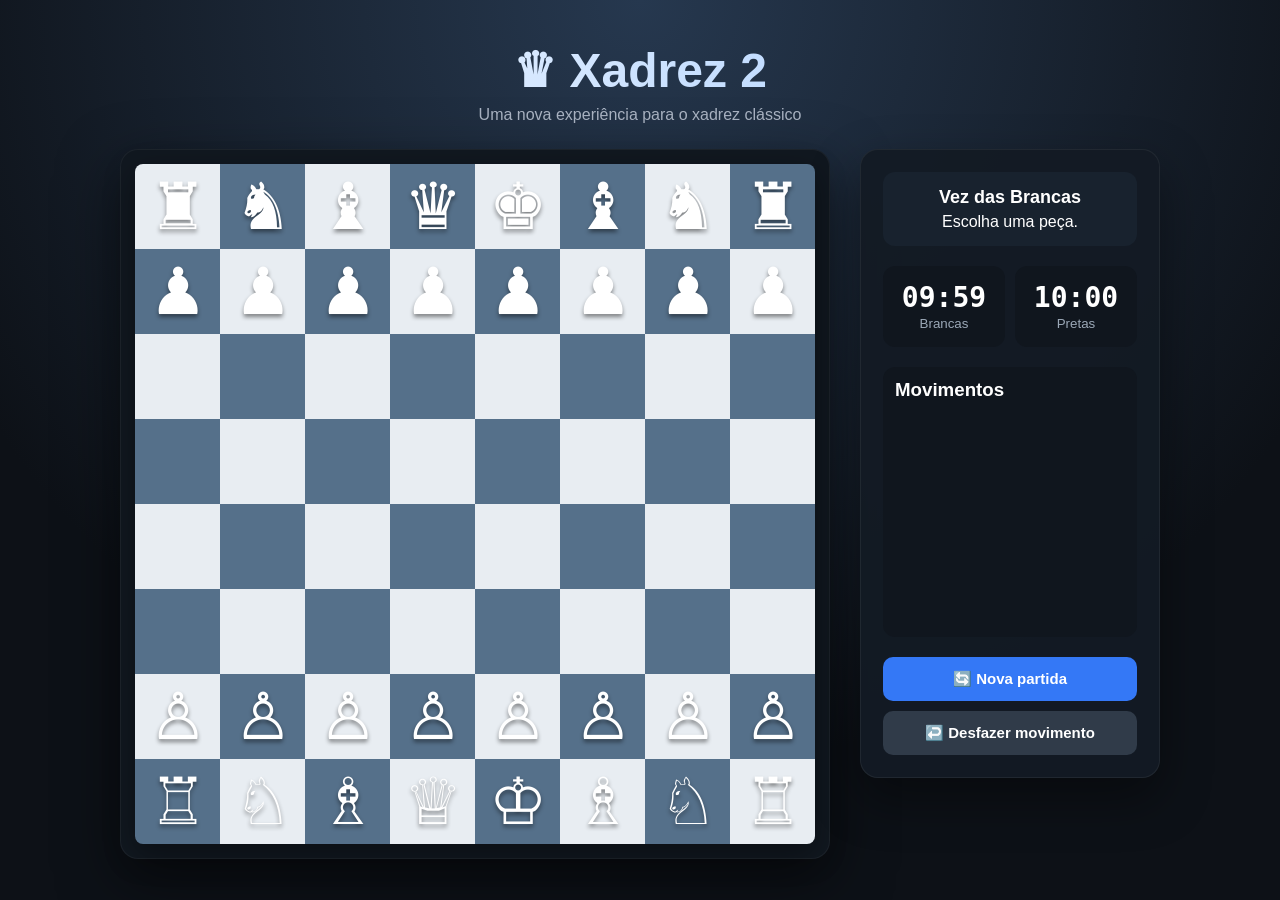
==== Xadrez 2.html @ 7ff408e8 "Mandando os arquivos" ====
<!DOCTYPE html>
<html lang="pt-BR">
<head>
    <meta charset="UTF-8">
    <meta name="viewport" content="width=device-width, initial-scale=1.0">

    <title>Xadrez 2</title>

    <style>
        * {
            box-sizing: border-box;
        }

        body {
            margin: 0;
            min-height: 100vh;
            font-family: Arial, Helvetica, sans-serif;

            background:
                radial-gradient(circle at top, #26384f, #0d1117 70%);

            color: white;

            display: flex;
            justify-content: center;
            align-items: center;

            padding: 30px;
        }

        .game {
            width: min(1200px, 100%);
        }

        header {
            text-align: center;
            margin-bottom: 25px;
        }

        header h1 {
            margin: 0;

            font-size: 48px;

            background: linear-gradient(
                90deg,
                #ffffff,
                #9cc7ff
            );

            -webkit-background-clip: text;
            -webkit-text-fill-color: transparent;
        }

        header p {
            color: #aab4c3;
            margin-top: 8px;
        }

        .game-area {
            display: flex;
            gap: 30px;
            align-items: flex-start;
            justify-content: center;
        }

        /* =========================
           TABULEIRO
        ========================= */

        .board-container {
            background: #111820;
            padding: 15px;

            border-radius: 18px;

            box-shadow:
                0 20px 60px rgba(0,0,0,.5),
                inset 0 0 0 1px rgba(255,255,255,.05);
        }

        #board {
            width: min(75vw, 680px);
            height: min(75vw, 680px);

            max-width: 680px;
            max-height: 680px;

            display: grid;
            grid-template-columns: repeat(8, 1fr);
            grid-template-rows: repeat(8, 1fr);

            border-radius: 8px;
            overflow: hidden;

            box-shadow: 0 10px 30px rgba(0,0,0,.4);
        }

        .square {
            position: relative;

            display: flex;
            align-items: center;
            justify-content: center;

            font-size: clamp(35px, 6vw, 65px);

            cursor: pointer;

            user-select: none;

            transition:
                filter .15s,
                transform .1s;
        }

        .square.light {
            background: #e8edf2;
        }

        .square.dark {
            background: #55708a;
        }

        .square:hover {
            filter: brightness(1.12);
        }

        .square.selected {
            box-shadow:
                inset 0 0 0 5px #ffd84d;
        }

        .square.possible::after {
            content: "";

            position: absolute;

            width: 22%;
            height: 22%;

            border-radius: 50%;

            background: rgba(40, 180, 99, .8);
        }

        .square.capture::after {
            content: "";

            position: absolute;

            width: 75%;
            height: 75%;

            border-radius: 50%;

            border: 5px solid rgba(220, 50, 50, .7);
        }

        .piece {
            position: relative;
            z-index: 2;

            line-height: 1;

            filter:
                drop-shadow(0 3px 2px rgba(0,0,0,.45));
        }

        /* =========================
           PAINEL
        ========================= */

        .panel {
            width: 300px;

            background: rgba(20, 27, 36, .95);

            border-radius: 18px;

            padding: 22px;

            box-shadow:
                0 20px 50px rgba(0,0,0,.4);

            border: 1px solid rgba(255,255,255,.06);
        }

        .status {
            padding: 15px;

            border-radius: 12px;

            background: #18222e;

            margin-bottom: 20px;

            text-align: center;
        }

        .status strong {
            display: block;

            font-size: 18px;

            margin-bottom: 5px;
        }

        .timer-container {
            display: grid;

            grid-template-columns: 1fr 1fr;

            gap: 10px;

            margin-bottom: 20px;
        }

        .timer {
            padding: 15px;

            background: #10161e;

            border-radius: 12px;

            text-align: center;
        }

        .timer span {
            display: block;

            font-size: 28px;

            font-weight: bold;

            font-family: monospace;
        }

        .timer small {
            color: #9ba8b7;
        }

        .moves {
            height: 270px;

            overflow-y: auto;

            background: #10161e;

            border-radius: 12px;

            padding: 12px;

            margin-bottom: 20px;
        }

        .moves h3 {
            margin-top: 0;
        }

        .move {
            display: grid;

            grid-template-columns: 35px 1fr 1fr;

            padding: 6px 4px;

            border-bottom: 1px solid rgba(255,255,255,.05);

            color: #d5dce5;
        }

        button {
            width: 100%;

            padding: 13px;

            border: none;

            border-radius: 10px;

            cursor: pointer;

            font-weight: bold;

            font-size: 15px;

            background: #3478f6;

            color: white;

            transition: .2s;
        }

        button:hover {
            background: #2465da;

            transform: translateY(-1px);
        }

        button.secondary {
            background: #303b49;

            margin-top: 10px;
        }

        button.secondary:hover {
            background: #3d4b5d;
        }

        /* =========================
           RESPONSIVO
        ========================= */

        @media(max-width: 900px) {

            .game-area {
                flex-direction: column;
                align-items: center;
            }

            .panel {
                width: min(680px, 100%);
            }

            #board {
                width: 90vw;
                height: 90vw;
            }
        }
    </style>
</head>

<body>

<div class="game">

    <header>
        <h1>♛ Xadrez 2</h1>
        <p>Uma nova experiência para o xadrez clássico</p>
    </header>

    <div class="game-area">

        <div class="board-container">
            <div id="board"></div>
        </div>

        <aside class="panel">

            <div class="status">
                <strong id="status">Vez das Brancas</strong>
                <span id="message">Escolha uma peça.</span>
            </div>

            <div class="timer-container">

                <div class="timer">
                    <span id="whiteTime">10:00</span>
                    <small>Brancas</small>
                </div>

                <div class="timer">
                    <span id="blackTime">10:00</span>
                    <small>Pretas</small>
                </div>

            </div>

            <div class="moves">

                <h3>Movimentos</h3>

                <div id="moveList"></div>

            </div>

            <button onclick="restartGame()">
                🔄 Nova partida
            </button>

            <button
                class="secondary"
                onclick="undoMove()">

                ↩️ Desfazer movimento

            </button>

        </aside>

    </div>

</div>

<script>

/* =====================================================
   XADREZ 2
   SISTEMA PRINCIPAL
===================================================== */

const boardElement = document.getElementById("board");

const statusElement = document.getElementById("status");

const messageElement = document.getElementById("message");

const moveListElement = document.getElementById("moveList");

const whiteTimeElement = document.getElementById("whiteTime");

const blackTimeElement = document.getElementById("blackTime");


/* =====================================================
   PEÇAS
===================================================== */

const pieces = {

    white: {
        king: "♔",
        queen: "♕",
        rook: "♖",
        bishop: "♗",
        knight: "♘",
        pawn: "♙"
    },

    black: {
        king: "♚",
        queen: "♛",
        rook: "♜",
        bishop: "♝",
        knight: "♞",
        pawn: "♟"
    }

};


/* =====================================================
   TABULEIRO INICIAL
===================================================== */

const initialBoard = [

    [
        {type:"rook", color:"black"},
        {type:"knight", color:"black"},
        {type:"bishop", color:"black"},
        {type:"queen", color:"black"},
        {type:"king", color:"black"},
        {type:"bishop", color:"black"},
        {type:"knight", color:"black"},
        {type:"rook", color:"black"}
    ],

    [
        {type:"pawn", color:"black"},
        {type:"pawn", color:"black"},
        {type:"pawn", color:"black"},
        {type:"pawn", color:"black"},
        {type:"pawn", color:"black"},
        {type:"pawn", color:"black"},
        {type:"pawn", color:"black"},
        {type:"pawn", color:"black"}
    ],

    [null,null,null,null,null,null,null,null],

    [null,null,null,null,null,null,null,null],

    [null,null,null,null,null,null,null,null],

    [null,null,null,null,null,null,null,null],

    [
        {type:"pawn", color:"white"},
        {type:"pawn", color:"white"},
        {type:"pawn", color:"white"},
        {type:"pawn", color:"white"},
        {type:"pawn", color:"white"},
        {type:"pawn", color:"white"},
        {type:"pawn", color:"white"},
        {type:"pawn", color:"white"}
    ],

    [
        {type:"rook", color:"white"},
        {type:"knight", color:"white"},
        {type:"bishop", color:"white"},
        {type:"queen", color:"white"},
        {type:"king", color:"white"},
        {type:"bishop", color:"white"},
        {type:"knight", color:"white"},
        {type:"rook", color:"white"}
    ]

];


/* =====================================================
   ESTADO DO JOGO
===================================================== */

let board = [];

let currentPlayer = "white";

let selectedSquare = null;

let possibleMoves = [];

let history = [];

let whiteTime = 600;

let blackTime = 600;

let gameOver = false;


/* =====================================================
   INICIAR JOGO
===================================================== */

function restartGame() {

    board = JSON.parse(JSON.stringify(initialBoard));

    currentPlayer = "white";

    selectedSquare = null;

    possibleMoves = [];

    history = [];

    whiteTime = 600;

    blackTime = 600;

    gameOver = false;

    moveListElement.innerHTML = "";

    messageElement.textContent = "Escolha uma peça.";

    renderBoard();

}


/* =====================================================
   DESENHAR TABULEIRO
===================================================== */

function renderBoard() {

    boardElement.innerHTML = "";

    for(let row = 0; row < 8; row++) {

        for(let col = 0; col < 8; col++) {

            const square = document.createElement("div");

            square.classList.add("square");

            if((row + col) % 2 === 0) {

                square.classList.add("light");

            } else {

                square.classList.add("dark");

            }

            if(
                selectedSquare &&
                selectedSquare.row === row &&
                selectedSquare.col === col
            ) {

                square.classList.add("selected");

            }

            if(
                possibleMoves.some(
                    move =>
                    move.row === row &&
                    move.col === col
                )
            ) {

                if(board[row][col]) {

                    square.classList.add("capture");

                } else {

                    square.classList.add("possible");

                }

            }

            const piece = board[row][col];

            if(piece) {

                const pieceElement = document.createElement("span");

                pieceElement.classList.add("piece");

                pieceElement.textContent =
                    pieces[piece.color][piece.type];

                square.appendChild(pieceElement);

            }

            square.addEventListener(
                "click",
                () => handleSquareClick(row, col)
            );

            boardElement.appendChild(square);

        }

    }

    updateStatus();

}


/* =====================================================
   CLIQUE NA CASA
===================================================== */

function handleSquareClick(row, col) {

    if(gameOver) return;

    const piece = board[row][col];


    /* Se nenhuma peça foi selecionada */

    if(!selectedSquare) {

        if(!piece) {

            return;

        }

        if(piece.color !== currentPlayer) {

            messageElement.textContent =
                "Essa peça pertence ao adversário.";

            return;

        }

        selectedSquare = {
            row,
            col
        };

        possibleMoves =
            getPossibleMoves(row, col);

        messageElement.textContent =
            "Escolha o destino.";

        renderBoard();

        return;
    }


    /* Clicar novamente na própria peça */

    if(
        selectedSquare.row === row &&
        selectedSquare.col === col
    ) {

        selectedSquare = null;

        possibleMoves = [];

        messageElement.textContent =
            "Escolha uma peça.";

        renderBoard();

        return;
    }


    /* Tentar realizar movimento */

    const validMove = possibleMoves.some(
        move =>
            move.row === row &&
            move.col === col
    );

    if(validMove) {

        makeMove(
            selectedSquare.row,
            selectedSquare.col,
            row,
            col
        );

    } else {

        messageElement.textContent =
            "Movimento inválido.";

    }

}


/* =====================================================
   MOVIMENTOS
===================================================== */

function getPossibleMoves(row, col) {

    const piece = board[row][col];

    if(!piece) return [];

    const moves = [];

    switch(piece.type) {

        case "pawn":

            pawnMoves(row, col, piece, moves);

            break;

        case "rook":

            slidingMoves(
                row,
                col,
                piece,
                moves,
                [
                    [1,0],
                    [-1,0],
                    [0,1],
                    [0,-1]
                ]
            );

            break;

        case "bishop":

            slidingMoves(
                row,
                col,
                piece,
                moves,
                [
                    [1,1],
                    [1,-1],
                    [-1,1],
                    [-1,-1]
                ]
            );

            break;

        case "queen":

            slidingMoves(
                row,
                col,
                piece,
                moves,
                [
                    [1,0],
                    [-1,0],
                    [0,1],
                    [0,-1],
                    [1,1],
                    [1,-1],
                    [-1,1],
                    [-1,-1]
                ]
            );

            break;

        case "knight":

            knightMoves(
                row,
                col,
                piece,
                moves
            );

            break;

        case "king":

            kingMoves(
                row,
                col,
                piece,
                moves
            );

            break;

    }

    return moves;
}


/* =====================================================
   PEÃO
===================================================== */

function pawnMoves(row, col, piece, moves) {

    const direction =
        piece.color === "white" ? -1 : 1;

    const startRow =
        piece.color === "white" ? 6 : 1;

    const nextRow = row + direction;

    if(
        nextRow >= 0 &&
        nextRow < 8 &&
        !board[nextRow][col]
    ) {

        moves.push({
            row: nextRow,
            col
        });

        const doubleRow =
            row + direction * 2;

        if(
            row === startRow &&
            !board[doubleRow][col]
        ) {

            moves.push({
                row: doubleRow,
                col
            });

        }

    }


    /* Capturas */

    for(const dc of [-1,1]) {

        const captureCol = col + dc;

        if(
            nextRow >= 0 &&
            nextRow < 8 &&
            captureCol >= 0 &&
            captureCol < 8
        ) {

            const target =
                board[nextRow][captureCol];

            if(
                target &&
                target.color !== piece.color
            ) {

                moves.push({
                    row: nextRow,
                    col: captureCol
                });

            }

        }

    }

}


/* =====================================================
   TORRE / BISPO / RAINHA
===================================================== */

function slidingMoves(
    row,
    col,
    piece,
    moves,
    directions
) {

    for(const [dr, dc] of directions) {

        let r = row + dr;
        let c = col + dc;

        while(
            r >= 0 &&
            r < 8 &&
            c >= 0 &&
            c < 8
        ) {

            const target = board[r][c];

            if(!target) {

                moves.push({
                    row:r,
                    col:c
                });

            } else {

                if(
                    target.color !== piece.color
                ) {

                    moves.push({
                        row:r,
                        col:c
                    });

                }

                break;

            }

            r += dr;
            c += dc;

        }

    }

}


/* =====================================================
   CAVALO
===================================================== */

function knightMoves(
    row,
    col,
    piece,
    moves
) {

    const jumps = [

        [2,1],
        [2,-1],
        [-2,1],
        [-2,-1],

        [1,2],
        [1,-2],
        [-1,2],
        [-1,-2]

    ];

    for(const [dr,dc] of jumps) {

        const r = row + dr;

        const c = col + dc;

        if(
            r < 0 ||
            r >= 8 ||
            c < 0 ||
            c >= 8
        ) continue;

        const target = board[r][c];

        if(
            !target ||
            target.color !== piece.color
        ) {

            moves.push({
                row:r,
                col:c
            });

        }

    }

}


/* =====================================================
   REI
===================================================== */

function kingMoves(
    row,
    col,
    piece,
    moves
) {

    for(let dr = -1; dr <= 1; dr++) {

        for(let dc = -1; dc <= 1; dc++) {

            if(dr === 0 && dc === 0)
                continue;

            const r = row + dr;

            const c = col + dc;

            if(
                r < 0 ||
                r >= 8 ||
                c < 0 ||
                c >= 8
            ) continue;

            const target = board[r][c];

            if(
                !target ||
                target.color !== piece.color
            ) {

                moves.push({
                    row:r,
                    col:c
                });

            }

        }

    }

}


/* =====================================================
   FAZER MOVIMENTO
===================================================== */

function makeMove(
    fromRow,
    fromCol,
    toRow,
    toCol
) {

    const movingPiece =
        board[fromRow][fromCol];

    const capturedPiece =
        board[toRow][toCol];


    /* Salvar estado */

    history.push({

        board: JSON.parse(JSON.stringify(board)),

        player: currentPlayer

    });


    /* Movimento */

    board[toRow][toCol] =
        movingPiece;

    board[fromRow][fromCol] =
        null;


    /* Promoção */

    if(
        movingPiece.type === "pawn" &&
        (toRow === 0 || toRow === 7)
    ) {

        movingPiece.type = "queen";

    }


    /* Registrar movimento */

    addMoveToHistory(
        movingPiece,
        fromRow,
        fromCol,
        toRow,
        toCol,
        capturedPiece
    );


    /* Trocar jogador */

    currentPlayer =
        currentPlayer === "white"
            ? "black"
            : "white";


    selectedSquare = null;

    possibleMoves = [];


    renderBoard();

}


/* =====================================================
   HISTÓRICO
===================================================== */

function addMoveToHistory(
    piece,
    fromRow,
    fromCol,
    toRow,
    toCol,
    captured
) {

    const moveNumber =
        Math.ceil(history.length / 2);

    const notation =
        pieces[piece.color][piece.type] +
        " " +
        squareName(fromRow, fromCol) +
        " → " +
        squareName(toRow, toCol) +
        (captured ? " ×" : "");


    let moveElement =
        document.querySelector(
            `.move[data-number="${moveNumber}"]`
        );


    if(!moveElement) {

        moveElement =
            document.createElement("div");

        moveElement.classList.add("move");

        moveElement.dataset.number =
            moveNumber;

        moveElement.innerHTML = `
            <span>${moveNumber}.</span>
            <span></span>
            <span></span>
        `;

        moveListElement.appendChild(moveElement);

    }


    const spans =
        moveElement.querySelectorAll("span");


    if(piece.color === "white") {

        spans[1].textContent =
            notation;

    } else {

        spans[2].textContent =
            notation;

    }


    moveListElement.scrollTop =
        moveListElement.scrollHeight;

}


/* =====================================================
   NOME DA CASA
===================================================== */

function squareName(row, col) {

    const letters =
        "abcdefgh";

    return (
        letters[col] +
        (8 - row)
    );

}


/* =====================================================
   DESFAZER
===================================================== */

function undoMove() {

    if(history.length === 0)
        return;

    const previous =
        history.pop();

    board =
        JSON.parse(
            JSON.stringify(previous.board)
        );

    currentPlayer =
        previous.player;

    selectedSquare = null;

    possibleMoves = [];


    const moves =
        moveListElement.querySelectorAll(".move");

    if(moves.length > 0) {

        const last =
            moves[moves.length - 1];

        const spans =
            last.querySelectorAll("span");

        if(spans[2].textContent) {

            spans[2].textContent = "";

        } else {

            last.remove();

        }

    }

    renderBoard();

}


/* =====================================================
   STATUS
===================================================== */

function updateStatus() {

    if(gameOver)
        return;

    const name =
        currentPlayer === "white"
            ? "Brancas"
            : "Pretas";

    statusElement.textContent =
        `Vez das ${name}`;

}


/* =====================================================
   CRONÔMETRO
===================================================== */

function updateTimers() {

    if(gameOver)
        return;

    if(currentPlayer === "white") {

        whiteTime--;

    } else {

        blackTime--;

    }


    if(whiteTime <= 0) {

        whiteTime = 0;

        gameOver = true;

        statusElement.textContent =
            "Pretas venceram!";

    }


    if(blackTime <= 0) {

        blackTime = 0;

        gameOver = true;

        statusElement.textContent =
            "Brancas venceram!";

    }


    whiteTimeElement.textContent =
        formatTime(whiteTime);

    blackTimeElement.textContent =
        formatTime(blackTime);

}


function formatTime(seconds) {

    const minutes =
        Math.floor(seconds / 60);

    const secs =
        seconds % 60;

    return (
        String(minutes).padStart(2,"0") +
        ":" +
        String(secs).padStart(2,"0")
    );

}


/* =====================================================
   INICIALIZAÇÃO
===================================================== */

restartGame();

setInterval(
    updateTimers,
    1000
);

</script>

</body>
</html>
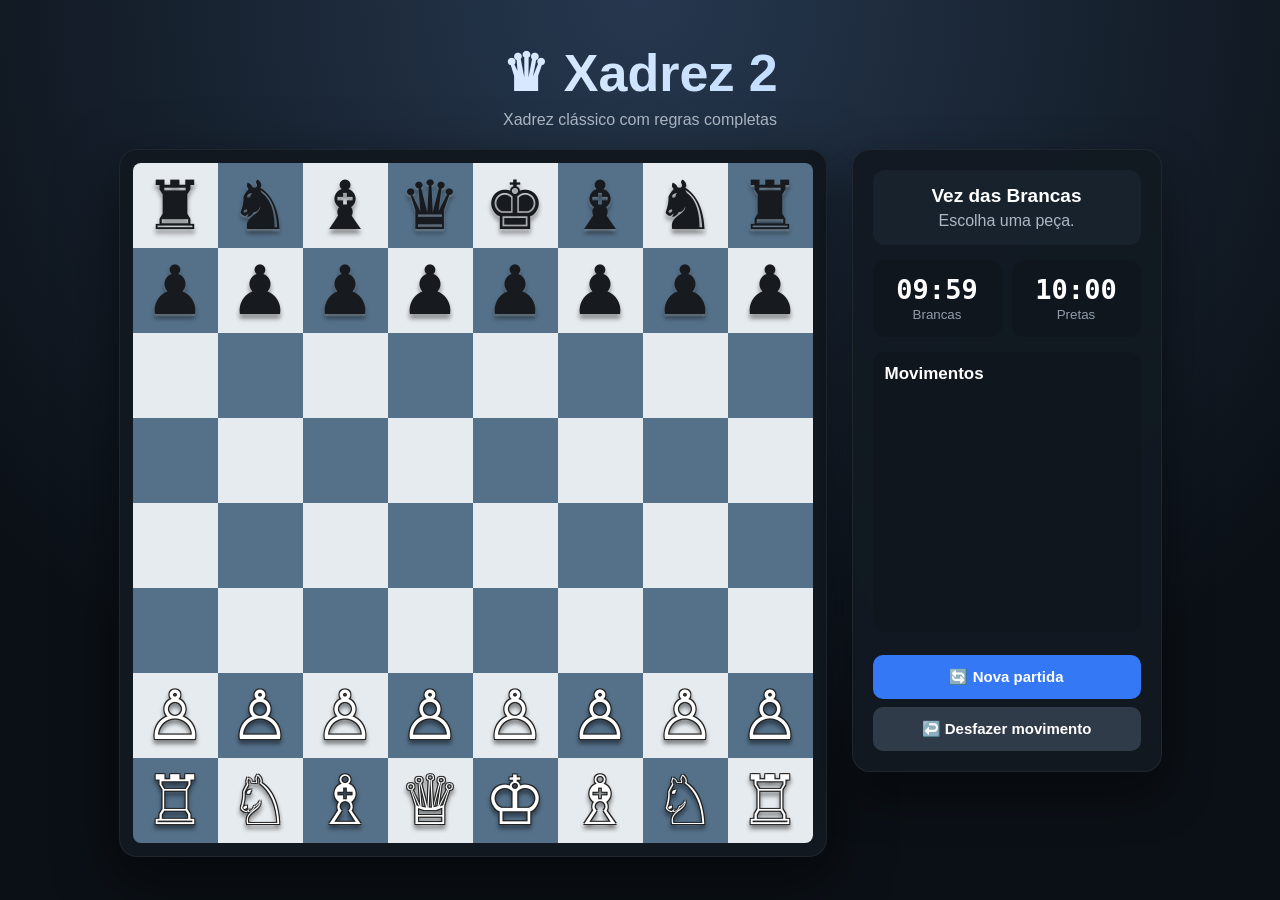
==== commit 520bde15: "Verificação de xeque-mate e troca dos ícones" ====
--- a/Xadrez 2.html
+++ b/Xadrez 2.html
@@ -1,440 +1,596 @@
 <!DOCTYPE html>
 <html lang="pt-BR">
 <head>
-    <meta charset="UTF-8">
-    <meta name="viewport" content="width=device-width, initial-scale=1.0">
-
-    <title>Xadrez 2</title>
-
-    <style>
-        * {
-            box-sizing: border-box;
-        }
-
-        body {
-            margin: 0;
-            min-height: 100vh;
-            font-family: Arial, Helvetica, sans-serif;
-
-            background:
-                radial-gradient(circle at top, #26384f, #0d1117 70%);
-
-            color: white;
-
-            display: flex;
-            justify-content: center;
-            align-items: center;
-
-            padding: 30px;
-        }
-
-        .game {
-            width: min(1200px, 100%);
-        }
-
-        header {
-            text-align: center;
-            margin-bottom: 25px;
-        }
-
-        header h1 {
-            margin: 0;
-
-            font-size: 48px;
-
-            background: linear-gradient(
-                90deg,
-                #ffffff,
-                #9cc7ff
-            );
-
-            -webkit-background-clip: text;
-            -webkit-text-fill-color: transparent;
-        }
-
-        header p {
-            color: #aab4c3;
-            margin-top: 8px;
-        }
-
-        .game-area {
-            display: flex;
-            gap: 30px;
-            align-items: flex-start;
-            justify-content: center;
-        }
-
-        /* =========================
-           TABULEIRO
-        ========================= */
-
-        .board-container {
-            background: #111820;
-            padding: 15px;
-
-            border-radius: 18px;
-
-            box-shadow:
-                0 20px 60px rgba(0,0,0,.5),
-                inset 0 0 0 1px rgba(255,255,255,.05);
-        }
-
-        #board {
-            width: min(75vw, 680px);
-            height: min(75vw, 680px);
-
-            max-width: 680px;
-            max-height: 680px;
-
-            display: grid;
-            grid-template-columns: repeat(8, 1fr);
-            grid-template-rows: repeat(8, 1fr);
-
-            border-radius: 8px;
-            overflow: hidden;
-
-            box-shadow: 0 10px 30px rgba(0,0,0,.4);
-        }
-
-        .square {
-            position: relative;
-
-            display: flex;
-            align-items: center;
-            justify-content: center;
-
-            font-size: clamp(35px, 6vw, 65px);
-
-            cursor: pointer;
-
-            user-select: none;
-
-            transition:
-                filter .15s,
-                transform .1s;
-        }
-
-        .square.light {
-            background: #e8edf2;
-        }
-
-        .square.dark {
-            background: #55708a;
-        }
-
-        .square:hover {
-            filter: brightness(1.12);
-        }
-
-        .square.selected {
-            box-shadow:
-                inset 0 0 0 5px #ffd84d;
-        }
-
-        .square.possible::after {
-            content: "";
-
-            position: absolute;
-
-            width: 22%;
-            height: 22%;
-
-            border-radius: 50%;
-
-            background: rgba(40, 180, 99, .8);
-        }
-
-        .square.capture::after {
-            content: "";
-
-            position: absolute;
-
-            width: 75%;
-            height: 75%;
-
-            border-radius: 50%;
-
-            border: 5px solid rgba(220, 50, 50, .7);
-        }
-
-        .piece {
-            position: relative;
-            z-index: 2;
-
-            line-height: 1;
-
-            filter:
-                drop-shadow(0 3px 2px rgba(0,0,0,.45));
-        }
-
-        /* =========================
-           PAINEL
-        ========================= */
-
-        .panel {
-            width: 300px;
-
-            background: rgba(20, 27, 36, .95);
-
-            border-radius: 18px;
-
-            padding: 22px;
-
-            box-shadow:
-                0 20px 50px rgba(0,0,0,.4);
-
-            border: 1px solid rgba(255,255,255,.06);
-        }
-
-        .status {
-            padding: 15px;
-
-            border-radius: 12px;
-
-            background: #18222e;
-
-            margin-bottom: 20px;
-
-            text-align: center;
-        }
-
-        .status strong {
-            display: block;
-
-            font-size: 18px;
-
-            margin-bottom: 5px;
-        }
-
-        .timer-container {
-            display: grid;
-
-            grid-template-columns: 1fr 1fr;
-
-            gap: 10px;
-
-            margin-bottom: 20px;
-        }
-
-        .timer {
-            padding: 15px;
-
-            background: #10161e;
-
-            border-radius: 12px;
-
-            text-align: center;
-        }
-
-        .timer span {
-            display: block;
-
-            font-size: 28px;
-
-            font-weight: bold;
-
-            font-family: monospace;
-        }
-
-        .timer small {
-            color: #9ba8b7;
-        }
-
-        .moves {
-            height: 270px;
-
-            overflow-y: auto;
-
-            background: #10161e;
-
-            border-radius: 12px;
-
-            padding: 12px;
-
-            margin-bottom: 20px;
-        }
-
-        .moves h3 {
-            margin-top: 0;
-        }
-
-        .move {
-            display: grid;
-
-            grid-template-columns: 35px 1fr 1fr;
-
-            padding: 6px 4px;
-
-            border-bottom: 1px solid rgba(255,255,255,.05);
-
-            color: #d5dce5;
-        }
-
-        button {
-            width: 100%;
-
-            padding: 13px;
-
-            border: none;
-
-            border-radius: 10px;
-
-            cursor: pointer;
-
-            font-weight: bold;
-
-            font-size: 15px;
-
-            background: #3478f6;
-
-            color: white;
-
-            transition: .2s;
-        }
-
-        button:hover {
-            background: #2465da;
-
-            transform: translateY(-1px);
-        }
-
-        button.secondary {
-            background: #303b49;
-
-            margin-top: 10px;
-        }
-
-        button.secondary:hover {
-            background: #3d4b5d;
-        }
-
-        /* =========================
-           RESPONSIVO
-        ========================= */
-
-        @media(max-width: 900px) {
-
-            .game-area {
-                flex-direction: column;
-                align-items: center;
-            }
-
-            .panel {
-                width: min(680px, 100%);
-            }
-
-            #board {
-                width: 90vw;
-                height: 90vw;
-            }
-        }
-    </style>
+<meta charset="UTF-8">
+<meta name="viewport" content="width=device-width, initial-scale=1.0">
+
+<title>Xadrez 2</title>
+
+<style>
+
+* {
+    box-sizing: border-box;
+}
+
+body {
+    margin: 0;
+    min-height: 100vh;
+
+    font-family: Arial, Helvetica, sans-serif;
+
+    background:
+        radial-gradient(circle at top, #26384f, #0b1016 75%);
+
+    color: white;
+
+    display: flex;
+    justify-content: center;
+    align-items: center;
+
+    padding: 25px;
+}
+
+.game {
+    width: min(1200px, 100%);
+}
+
+header {
+    text-align: center;
+    margin-bottom: 20px;
+}
+
+header h1 {
+    margin: 0;
+
+    font-size: clamp(35px, 5vw, 52px);
+
+    background: linear-gradient(
+        90deg,
+        #ffffff,
+        #9ec9ff
+    );
+
+    -webkit-background-clip: text;
+    -webkit-text-fill-color: transparent;
+}
+
+header p {
+    color: #aeb9c7;
+    margin: 8px 0 0;
+}
+
+
+/* =========================================
+   ÁREA DO JOGO
+========================================= */
+
+.game-area {
+    display: flex;
+
+    justify-content: center;
+    align-items: flex-start;
+
+    gap: 25px;
+}
+
+
+/* =========================================
+   TABULEIRO
+========================================= */
+
+.board-container {
+    padding: 14px;
+
+    background: #111820;
+
+    border-radius: 18px;
+
+    box-shadow:
+        0 20px 60px rgba(0,0,0,.55),
+        inset 0 0 0 1px rgba(255,255,255,.06);
+}
+
+#board {
+    width: min(75vw, 680px);
+    height: min(75vw, 680px);
+
+    display: grid;
+
+    grid-template-columns: repeat(8, 1fr);
+    grid-template-rows: repeat(8, 1fr);
+
+    overflow: hidden;
+
+    border-radius: 8px;
+}
+
+
+/* =========================================
+   CASAS
+========================================= */
+
+.square {
+    position: relative;
+
+    display: flex;
+
+    align-items: center;
+    justify-content: center;
+
+    cursor: pointer;
+
+    user-select: none;
+
+    transition:
+        filter .12s,
+        box-shadow .12s;
+}
+
+.square.light {
+    background: #e6ebef;
+}
+
+.square.dark {
+    background: #55718a;
+}
+
+.square:hover {
+    filter: brightness(1.08);
+}
+
+
+/* Casa selecionada */
+
+.square.selected {
+    box-shadow:
+        inset 0 0 0 5px #ffd447;
+}
+
+
+/* Movimento possível */
+
+.square.possible::after {
+
+    content: "";
+
+    position: absolute;
+
+    width: 20%;
+    height: 20%;
+
+    border-radius: 50%;
+
+    background: rgba(36, 180, 99, .85);
+
+    z-index: 1;
+}
+
+
+/* Captura */
+
+.square.capture::after {
+
+    content: "";
+
+    position: absolute;
+
+    width: 76%;
+    height: 76%;
+
+    border-radius: 50%;
+
+    border: 5px solid rgba(220, 50, 50, .8);
+
+    z-index: 1;
+}
+
+
+/* =========================================
+   PEÇAS
+========================================= */
+
+.piece {
+
+    position: relative;
+
+    z-index: 3;
+
+    font-family:
+        "DejaVu Sans",
+        "Arial Unicode MS",
+        sans-serif;
+
+    font-size: clamp(35px, 6vw, 68px);
+
+    line-height: 1;
+
+    transition:
+        transform .12s;
+
+    filter:
+        drop-shadow(0 4px 2px rgba(0,0,0,.45));
+}
+
+
+/*
+    IMPORTANTE:
+
+    As peças brancas usam os símbolos
+    tradicionais de xadrez.
+
+    As peças pretas também usam símbolos
+    próprios, mas recebem uma cor escura
+    para não depender do sistema operacional.
+*/
+
+.piece.white {
+    color: #ffffff;
+
+    text-shadow:
+        -1px -1px 0 #222,
+         1px -1px 0 #222,
+        -1px  1px 0 #222,
+         1px  1px 0 #222;
+}
+
+.piece.black {
+    color: #171b20;
+
+    text-shadow:
+        0 2px 2px rgba(255,255,255,.25);
+}
+
+
+/* =========================================
+   REI EM XEQUE
+========================================= */
+
+.square.in-check {
+    box-shadow:
+        inset 0 0 0 6px #e53935,
+        inset 0 0 25px rgba(229,57,53,.7);
+}
+
+
+/* =========================================
+   PAINEL
+========================================= */
+
+.panel {
+
+    width: 310px;
+
+    padding: 20px;
+
+    border-radius: 18px;
+
+    background: rgba(18,25,34,.96);
+
+    border: 1px solid rgba(255,255,255,.06);
+
+    box-shadow:
+        0 20px 50px rgba(0,0,0,.45);
+}
+
+
+/* =========================================
+   STATUS
+========================================= */
+
+.status {
+
+    padding: 15px;
+
+    margin-bottom: 15px;
+
+    border-radius: 12px;
+
+    background: #18222d;
+
+    text-align: center;
+}
+
+.status strong {
+
+    display: block;
+
+    font-size: 19px;
+
+    margin-bottom: 5px;
+}
+
+.status span {
+    color: #aeb8c4;
+}
+
+
+/* =========================================
+   CRONÔMETRO
+========================================= */
+
+.timer-container {
+
+    display: grid;
+
+    grid-template-columns: 1fr 1fr;
+
+    gap: 10px;
+
+    margin-bottom: 15px;
+}
+
+.timer {
+
+    background: #10161e;
+
+    padding: 14px;
+
+    border-radius: 12px;
+
+    text-align: center;
+}
+
+.timer span {
+
+    display: block;
+
+    font-family: monospace;
+
+    font-size: 27px;
+
+    font-weight: bold;
+}
+
+.timer small {
+    color: #929eac;
+}
+
+
+/* =========================================
+   MOVIMENTOS
+========================================= */
+
+.moves {
+
+    height: 280px;
+
+    overflow-y: auto;
+
+    background: #10161e;
+
+    border-radius: 12px;
+
+    padding: 12px;
+
+    margin-bottom: 15px;
+}
+
+.moves h3 {
+
+    margin-top: 0;
+
+    font-size: 17px;
+}
+
+.move {
+
+    display: grid;
+
+    grid-template-columns: 35px 1fr 1fr;
+
+    padding: 7px 4px;
+
+    border-bottom:
+        1px solid rgba(255,255,255,.05);
+
+    color: #d9e0e8;
+}
+
+
+/* =========================================
+   BOTÕES
+========================================= */
+
+button {
+
+    width: 100%;
+
+    border: none;
+
+    border-radius: 10px;
+
+    padding: 13px;
+
+    margin-top: 8px;
+
+    cursor: pointer;
+
+    font-size: 15px;
+
+    font-weight: bold;
+
+    color: white;
+
+    background: #3478f6;
+
+    transition: .2s;
+}
+
+button:hover {
+
+    background: #2465da;
+
+    transform: translateY(-1px);
+}
+
+button.secondary {
+    background: #303b49;
+}
+
+button.secondary:hover {
+    background: #3d4b5d;
+}
+
+
+/* =========================================
+   RESPONSIVO
+========================================= */
+
+@media(max-width: 900px) {
+
+    .game-area {
+        flex-direction: column;
+
+        align-items: center;
+    }
+
+    .panel {
+        width: min(680px, 100%);
+    }
+
+    #board {
+        width: 90vw;
+        height: 90vw;
+    }
+}
+
+</style>
 </head>
 
+
 <body>
 
 <div class="game">
 
-    <header>
-        <h1>♛ Xadrez 2</h1>
-        <p>Uma nova experiência para o xadrez clássico</p>
-    </header>
-
-    <div class="game-area">
-
-        <div class="board-container">
-            <div id="board"></div>
+<header>
+
+    <h1>♛ Xadrez 2</h1>
+
+    <p>
+        Xadrez clássico com regras completas
+    </p>
+
+</header>
+
+
+<div class="game-area">
+
+
+    <!-- TABULEIRO -->
+
+    <div class="board-container">
+
+        <div id="board"></div>
+
+    </div>
+
+
+    <!-- PAINEL -->
+
+    <aside class="panel">
+
+        <div class="status">
+
+            <strong id="status">
+                Vez das Brancas
+            </strong>
+
+            <span id="message">
+                Escolha uma peça.
+            </span>
+
         </div>
 
-        <aside class="panel">
-
-            <div class="status">
-                <strong id="status">Vez das Brancas</strong>
-                <span id="message">Escolha uma peça.</span>
+
+        <div class="timer-container">
+
+            <div class="timer">
+
+                <span id="whiteTime">
+                    10:00
+                </span>
+
+                <small>
+                    Brancas
+                </small>
+
             </div>
 
-            <div class="timer-container">
-
-                <div class="timer">
-                    <span id="whiteTime">10:00</span>
-                    <small>Brancas</small>
-                </div>
-
-                <div class="timer">
-                    <span id="blackTime">10:00</span>
-                    <small>Pretas</small>
-                </div>
+
+            <div class="timer">
+
+                <span id="blackTime">
+                    10:00
+                </span>
+
+                <small>
+                    Pretas
+                </small>
 
             </div>
 
-            <div class="moves">
-
-                <h3>Movimentos</h3>
-
-                <div id="moveList"></div>
-
-            </div>
-
-            <button onclick="restartGame()">
-                🔄 Nova partida
-            </button>
-
-            <button
-                class="secondary"
-                onclick="undoMove()">
-
-                ↩️ Desfazer movimento
-
-            </button>
-
-        </aside>
-
-    </div>
+        </div>
+
+
+        <div class="moves">
+
+            <h3>
+                Movimentos
+            </h3>
+
+            <div id="moveList"></div>
+
+        </div>
+
+
+        <button onclick="restartGame()">
+            🔄 Nova partida
+        </button>
+
+
+        <button
+            class="secondary"
+            onclick="undoMove()">
+
+            ↩️ Desfazer movimento
+
+        </button>
+
+    </aside>
 
 </div>
 
+</div>
+
+
 <script>
 
 /* =====================================================
-   XADREZ 2
-   SISTEMA PRINCIPAL
-===================================================== */
-
-const boardElement = document.getElementById("board");
-
-const statusElement = document.getElementById("status");
-
-const messageElement = document.getElementById("message");
-
-const moveListElement = document.getElementById("moveList");
-
-const whiteTimeElement = document.getElementById("whiteTime");
-
-const blackTimeElement = document.getElementById("blackTime");
-
-
-/* =====================================================
-   PEÇAS
-===================================================== */
-
-const pieces = {
+   CONFIGURAÇÃO DAS PEÇAS
+===================================================== */
+
+const symbols = {
 
     white: {
+
         king: "♔",
         queen: "♕",
         rook: "♖",
         bishop: "♗",
         knight: "♘",
         pawn: "♙"
+
     },
 
     black: {
+
         king: "♚",
         queen: "♛",
         rook: "♜",
         bishop: "♝",
         knight: "♞",
         pawn: "♟"
+
     }
 
 };
@@ -502,7 +658,7 @@
 
 
 /* =====================================================
-   ESTADO DO JOGO
+   ESTADO
 ===================================================== */
 
 let board = [];
@@ -515,20 +671,46 @@
 
 let history = [];
 
+let gameOver = false;
+
 let whiteTime = 600;
 
 let blackTime = 600;
 
-let gameOver = false;
-
-
-/* =====================================================
-   INICIAR JOGO
+
+/* =====================================================
+   ELEMENTOS
+===================================================== */
+
+const boardElement =
+    document.getElementById("board");
+
+const statusElement =
+    document.getElementById("status");
+
+const messageElement =
+    document.getElementById("message");
+
+const moveListElement =
+    document.getElementById("moveList");
+
+const whiteTimeElement =
+    document.getElementById("whiteTime");
+
+const blackTimeElement =
+    document.getElementById("blackTime");
+
+
+/* =====================================================
+   INICIAR
 ===================================================== */
 
 function restartGame() {
 
-    board = JSON.parse(JSON.stringify(initialBoard));
+    board =
+        JSON.parse(
+            JSON.stringify(initialBoard)
+        );
 
     currentPlayer = "white";
 
@@ -538,15 +720,16 @@
 
     history = [];
 
+    gameOver = false;
+
     whiteTime = 600;
 
     blackTime = 600;
 
-    gameOver = false;
-
     moveListElement.innerHTML = "";
 
-    messageElement.textContent = "Escolha uma peça.";
+    messageElement.textContent =
+        "Escolha uma peça.";
 
     renderBoard();
 
@@ -561,14 +744,24 @@
 
     boardElement.innerHTML = "";
 
+
+    const checkedKing =
+        isKingInCheck(
+            board,
+            currentPlayer
+        );
+
+
     for(let row = 0; row < 8; row++) {
 
         for(let col = 0; col < 8; col++) {
 
-            const square = document.createElement("div");
+            const square =
+                document.createElement("div");
 
             square.classList.add("square");
 
+
             if((row + col) % 2 === 0) {
 
                 square.classList.add("light");
@@ -578,6 +771,9 @@
                 square.classList.add("dark");
 
             }
+
+
+            /* Selecionada */
 
             if(
                 selectedSquare &&
@@ -589,77 +785,110 @@
 
             }
 
-            if(
+
+            /* Movimentos */
+
+            const isPossible =
                 possibleMoves.some(
                     move =>
-                    move.row === row &&
-                    move.col === col
-                )
+                        move.row === row &&
+                        move.col === col
+                );
+
+
+            if(isPossible) {
+
+                if(board[row][col]) {
+
+                    square.classList.add("capture");
+
+                } else {
+
+                    square.classList.add("possible");
+
+                }
+
+            }
+
+
+            /* Rei em xeque */
+
+            if(
+                checkedKing &&
+                checkedKing.row === row &&
+                checkedKing.col === col
             ) {
 
-                if(board[row][col]) {
-
-                    square.classList.add("capture");
-
-                } else {
-
-                    square.classList.add("possible");
-
-                }
+                square.classList.add("in-check");
 
             }
 
-            const piece = board[row][col];
+
+            /* Peça */
+
+            const piece =
+                board[row][col];
+
 
             if(piece) {
 
-                const pieceElement = document.createElement("span");
-
-                pieceElement.classList.add("piece");
+                const pieceElement =
+                    document.createElement("span");
+
+                pieceElement.classList.add(
+                    "piece",
+                    piece.color
+                );
 
                 pieceElement.textContent =
-                    pieces[piece.color][piece.type];
-
-                square.appendChild(pieceElement);
+                    symbols[piece.color][piece.type];
+
+                square.appendChild(
+                    pieceElement
+                );
 
             }
+
 
             square.addEventListener(
                 "click",
-                () => handleSquareClick(row, col)
+                () => handleSquareClick(row,col)
             );
 
+
             boardElement.appendChild(square);
 
         }
 
     }
 
+
     updateStatus();
 
 }
 
 
 /* =====================================================
-   CLIQUE NA CASA
-===================================================== */
-
-function handleSquareClick(row, col) {
-
-    if(gameOver) return;
-
-    const piece = board[row][col];
-
-
-    /* Se nenhuma peça foi selecionada */
+   CLIQUE
+===================================================== */
+
+function handleSquareClick(row,col) {
+
+    if(gameOver)
+        return;
+
+
+    const piece =
+        board[row][col];
+
+
+    /* Nenhuma peça selecionada */
 
     if(!selectedSquare) {
 
-        if(!piece) {
-
+        if(!piece)
             return;
 
-        }
 
         if(piece.color !== currentPlayer) {
 
@@ -669,17 +898,38 @@
             return;
 
         }
+
 
         selectedSquare = {
             row,
             col
         };
 
+
         possibleMoves =
-            getPossibleMoves(row, col);
-
-        messageElement.textContent =
-            "Escolha o destino.";
+            getLegalMoves(
+                board,
+                row,
+                col
+            );
+
+
+        if(possibleMoves.length === 0) {
+
+            messageElement.textContent =
+                "Essa peça não possui movimentos legais.";
+
+            selectedSquare = null;
+
+            possibleMoves = [];
+
+        } else {
+
+            messageElement.textContent =
+                "Escolha o destino.";
+
+        }
+
 
         renderBoard();
 
@@ -687,7 +937,7 @@
     }
 
 
-    /* Clicar novamente na própria peça */
+    /* Clicou na própria peça */
 
     if(
         selectedSquare.row === row &&
@@ -704,59 +954,170 @@
         renderBoard();
 
         return;
-    }
-
-
-    /* Tentar realizar movimento */
-
-    const validMove = possibleMoves.some(
-        move =>
-            move.row === row &&
-            move.col === col
+
+    }
+
+
+    /* Clicou em outra peça amiga */
+
+    if(
+        piece &&
+        piece.color === currentPlayer
+    ) {
+
+        selectedSquare = {
+            row,
+            col
+        };
+
+        possibleMoves =
+            getLegalMoves(
+                board,
+                row,
+                col
+            );
+
+        renderBoard();
+
+        return;
+
+    }
+
+
+    /* Verificar movimento */
+
+    const valid =
+        possibleMoves.some(
+            move =>
+                move.row === row &&
+                move.col === col
+        );
+
+
+    if(!valid) {
+
+        messageElement.textContent =
+            "Movimento inválido.";
+
+        return;
+
+    }
+
+
+    makeMove(
+        selectedSquare.row,
+        selectedSquare.col,
+        row,
+        col
     );
 
-    if(validMove) {
-
-        makeMove(
-            selectedSquare.row,
-            selectedSquare.col,
+}
+
+
+/* =====================================================
+   MOVIMENTOS LEGAIS
+===================================================== */
+
+function getLegalMoves(
+    positionBoard,
+    row,
+    col
+) {
+
+    const piece =
+        positionBoard[row][col];
+
+    if(!piece)
+        return [];
+
+
+    const pseudoMoves =
+        getPseudoMoves(
+            positionBoard,
             row,
             col
         );
 
-    } else {
-
-        messageElement.textContent =
-            "Movimento inválido.";
-
-    }
-
-}
-
-
-/* =====================================================
-   MOVIMENTOS
-===================================================== */
-
-function getPossibleMoves(row, col) {
-
-    const piece = board[row][col];
-
-    if(!piece) return [];
+
+    const legalMoves = [];
+
+
+    for(const move of pseudoMoves) {
+
+        const testBoard =
+            cloneBoard(positionBoard);
+
+
+        testBoard[move.row][move.col] =
+            testBoard[row][col];
+
+        testBoard[row][col] =
+            null;
+
+
+        /*
+            O movimento só é legal se
+            o próprio rei não ficar em xeque.
+        */
+
+        if(
+            !isKingInCheck(
+                testBoard,
+                piece.color
+            )
+        ) {
+
+            legalMoves.push(move);
+
+        }
+
+    }
+
+
+    return legalMoves;
+
+}
+
+
+/* =====================================================
+   MOVIMENTOS BÁSICOS
+===================================================== */
+
+function getPseudoMoves(
+    positionBoard,
+    row,
+    col
+) {
+
+    const piece =
+        positionBoard[row][col];
 
     const moves = [];
 
+
+    if(!piece)
+        return moves;
+
+
     switch(piece.type) {
 
         case "pawn":
 
-            pawnMoves(row, col, piece, moves);
+            addPawnMoves(
+                positionBoard,
+                row,
+                col,
+                piece,
+                moves
+            );
 
             break;
 
+
         case "rook":
 
-            slidingMoves(
+            addSlidingMoves(
+                positionBoard,
                 row,
                 col,
                 piece,
@@ -771,9 +1132,11 @@
 
             break;
 
+
         case "bishop":
 
-            slidingMoves(
+            addSlidingMoves(
+                positionBoard,
                 row,
                 col,
                 piece,
@@ -788,9 +1151,11 @@
 
             break;
 
+
         case "queen":
 
-            slidingMoves(
+            addSlidingMoves(
+                positionBoard,
                 row,
                 col,
                 piece,
@@ -809,9 +1174,11 @@
 
             break;
 
+
         case "knight":
 
-            knightMoves(
+            addKnightMoves(
+                positionBoard,
                 row,
                 col,
                 piece,
@@ -820,9 +1187,11 @@
 
             break;
 
+
         case "king":
 
-            kingMoves(
+            addKingMoves(
+                positionBoard,
                 row,
                 col,
                 piece,
@@ -833,7 +1202,9 @@
 
     }
 
+
     return moves;
+
 }
 
 
@@ -841,20 +1212,35 @@
    PEÃO
 ===================================================== */
 
-function pawnMoves(row, col, piece, moves) {
+function addPawnMoves(
+    positionBoard,
+    row,
+    col,
+    piece,
+    moves
+) {
 
     const direction =
-        piece.color === "white" ? -1 : 1;
+        piece.color === "white"
+            ? -1
+            : 1;
+
 
     const startRow =
-        piece.color === "white" ? 6 : 1;
-
-    const nextRow = row + direction;
+        piece.color === "white"
+            ? 6
+            : 1;
+
+
+    const nextRow =
+        row + direction;
+
+
+    /* Movimento para frente */
 
     if(
-        nextRow >= 0 &&
-        nextRow < 8 &&
-        !board[nextRow][col]
+        inside(nextRow,col) &&
+        !positionBoard[nextRow][col]
     ) {
 
         moves.push({
@@ -862,12 +1248,17 @@
             col
         });
 
+
+        /* Dois quadrados */
+
         const doubleRow =
             row + direction * 2;
 
+
         if(
             row === startRow &&
-            !board[doubleRow][col]
+            inside(doubleRow,col) &&
+            !positionBoard[doubleRow][col]
         ) {
 
             moves.push({
@@ -880,33 +1271,34 @@
     }
 
 
-    /* Capturas */
+    /* Capturas diagonais */
 
     for(const dc of [-1,1]) {
 
-        const captureCol = col + dc;
+        const r =
+            row + direction;
+
+        const c =
+            col + dc;
+
+
+        if(!inside(r,c))
+            continue;
+
+
+        const target =
+            positionBoard[r][c];
+
 
         if(
-            nextRow >= 0 &&
-            nextRow < 8 &&
-            captureCol >= 0 &&
-            captureCol < 8
+            target &&
+            target.color !== piece.color
         ) {
 
-            const target =
-                board[nextRow][captureCol];
-
-            if(
-                target &&
-                target.color !== piece.color
-            ) {
-
-                moves.push({
-                    row: nextRow,
-                    col: captureCol
-                });
-
-            }
+            moves.push({
+                row:r,
+                col:c
+            });
 
         }
 
@@ -919,7 +1311,8 @@
    TORRE / BISPO / RAINHA
 ===================================================== */
 
-function slidingMoves(
+function addSlidingMoves(
+    positionBoard,
     row,
     col,
     piece,
@@ -927,19 +1320,20 @@
     directions
 ) {
 
-    for(const [dr, dc] of directions) {
-
-        let r = row + dr;
-        let c = col + dc;
-
-        while(
-            r >= 0 &&
-            r < 8 &&
-            c >= 0 &&
-            c < 8
-        ) {
-
-            const target = board[r][c];
+    for(const [dr,dc] of directions) {
+
+        let r =
+            row + dr;
+
+        let c =
+            col + dc;
+
+
+        while(inside(r,c)) {
+
+            const target =
+                positionBoard[r][c];
+
 
             if(!target) {
 
@@ -965,6 +1359,7 @@
 
             }
 
+
             r += dr;
             c += dc;
 
@@ -979,7 +1374,8 @@
    CAVALO
 ===================================================== */
 
-function knightMoves(
+function addKnightMoves(
+    positionBoard,
     row,
     col,
     piece,
@@ -1000,20 +1396,23 @@
 
     ];
 
+
     for(const [dr,dc] of jumps) {
 
-        const r = row + dr;
-
-        const c = col + dc;
-
-        if(
-            r < 0 ||
-            r >= 8 ||
-            c < 0 ||
-            c >= 8
-        ) continue;
-
-        const target = board[r][c];
+        const r =
+            row + dr;
+
+        const c =
+            col + dc;
+
+
+        if(!inside(r,c))
+            continue;
+
+
+        const target =
+            positionBoard[r][c];
+
 
         if(
             !target ||
@@ -1036,32 +1435,39 @@
    REI
 ===================================================== */
 
-function kingMoves(
+function addKingMoves(
+    positionBoard,
     row,
     col,
     piece,
     moves
 ) {
 
-    for(let dr = -1; dr <= 1; dr++) {
-
-        for(let dc = -1; dc <= 1; dc++) {
-
-            if(dr === 0 && dc === 0)
+    for(let dr=-1; dr<=1; dr++) {
+
+        for(let dc=-1; dc<=1; dc++) {
+
+            if(
+                dr === 0 &&
+                dc === 0
+            )
                 continue;
 
-            const r = row + dr;
-
-            const c = col + dc;
-
-            if(
-                r < 0 ||
-                r >= 8 ||
-                c < 0 ||
-                c >= 8
-            ) continue;
-
-            const target = board[r][c];
+
+            const r =
+                row + dr;
+
+            const c =
+                col + dc;
+
+
+            if(!inside(r,c))
+                continue;
+
+
+            const target =
+                positionBoard[r][c];
+
 
             if(
                 !target ||
@@ -1078,6 +1484,365 @@
         }
 
     }
+
+}
+
+
+/* =====================================================
+   VERIFICAR CASA DENTRO DO TABULEIRO
+===================================================== */
+
+function inside(row,col) {
+
+    return (
+        row >= 0 &&
+        row < 8 &&
+        col >= 0 &&
+        col < 8
+    );
+
+}
+
+
+/* =====================================================
+   CLONAR TABULEIRO
+===================================================== */
+
+function cloneBoard(source) {
+
+    return JSON.parse(
+        JSON.stringify(source)
+    );
+
+}
+
+
+/* =====================================================
+   ENCONTRAR REI
+===================================================== */
+
+function findKing(
+    positionBoard,
+    color
+) {
+
+    for(let row=0; row<8; row++) {
+
+        for(let col=0; col<8; col++) {
+
+            const piece =
+                positionBoard[row][col];
+
+
+            if(
+                piece &&
+                piece.type === "king" &&
+                piece.color === color
+            ) {
+
+                return {
+                    row,
+                    col
+                };
+
+            }
+
+        }
+
+    }
+
+
+    return null;
+
+}
+
+
+/* =====================================================
+   VERIFICAR XEQUE
+===================================================== */
+
+function isKingInCheck(
+    positionBoard,
+    color
+) {
+
+    const king =
+        findKing(
+            positionBoard,
+            color
+        );
+
+
+    if(!king)
+        return null;
+
+
+    const enemy =
+        color === "white"
+            ? "black"
+            : "white";
+
+
+    /*
+        Verificamos se alguma peça inimiga
+        consegue atacar a casa do rei.
+    */
+
+    for(let row=0; row<8; row++) {
+
+        for(let col=0; col<8; col++) {
+
+            const piece =
+                positionBoard[row][col];
+
+
+            if(
+                !piece ||
+                piece.color !== enemy
+            )
+                continue;
+
+
+            const attacks =
+                getAttackMoves(
+                    positionBoard,
+                    row,
+                    col
+                );
+
+
+            if(
+                attacks.some(
+                    move =>
+                        move.row === king.row &&
+                        move.col === king.col
+                )
+            ) {
+
+                return king;
+
+            }
+
+        }
+
+    }
+
+
+    return null;
+
+}
+
+
+/* =====================================================
+   MOVIMENTOS DE ATAQUE
+===================================================== */
+
+function getAttackMoves(
+    positionBoard,
+    row,
+    col
+) {
+
+    const piece =
+        positionBoard[row][col];
+
+    if(!piece)
+        return [];
+
+
+    const moves = [];
+
+
+    switch(piece.type) {
+
+        case "pawn": {
+
+            const direction =
+                piece.color === "white"
+                    ? -1
+                    : 1;
+
+
+            for(const dc of [-1,1]) {
+
+                const r =
+                    row + direction;
+
+                const c =
+                    col + dc;
+
+
+                if(inside(r,c)) {
+
+                    moves.push({
+                        row:r,
+                        col:c
+                    });
+
+                }
+
+            }
+
+            break;
+
+        }
+
+
+        case "knight":
+
+            addKnightMoves(
+                positionBoard,
+                row,
+                col,
+                piece,
+                moves
+            );
+
+            break;
+
+
+        case "bishop":
+
+            addSlidingMoves(
+                positionBoard,
+                row,
+                col,
+                piece,
+                moves,
+                [
+                    [1,1],
+                    [1,-1],
+                    [-1,1],
+                    [-1,-1]
+                ]
+            );
+
+            break;
+
+
+        case "rook":
+
+            addSlidingMoves(
+                positionBoard,
+                row,
+                col,
+                piece,
+                moves,
+                [
+                    [1,0],
+                    [-1,0],
+                    [0,1],
+                    [0,-1]
+                ]
+            );
+
+            break;
+
+
+        case "queen":
+
+            addSlidingMoves(
+                positionBoard,
+                row,
+                col,
+                piece,
+                moves,
+                [
+                    [1,0],
+                    [-1,0],
+                    [0,1],
+                    [0,-1],
+                    [1,1],
+                    [1,-1],
+                    [-1,1],
+                    [-1,-1]
+                ]
+            );
+
+            break;
+
+
+        case "king":
+
+            for(let dr=-1; dr<=1; dr++) {
+
+                for(let dc=-1; dc<=1; dc++) {
+
+                    if(
+                        dr === 0 &&
+                        dc === 0
+                    )
+                        continue;
+
+
+                    const r =
+                        row + dr;
+
+                    const c =
+                        col + dc;
+
+
+                    if(inside(r,c)) {
+
+                        moves.push({
+                            row:r,
+                            col:c
+                        });
+
+                    }
+
+                }
+
+            }
+
+            break;
+
+    }
+
+
+    return moves;
+
+}
+
+
+/* =====================================================
+   VERIFICAR SE O JOGADOR POSSUI MOVIMENTOS
+===================================================== */
+
+function hasLegalMoves(color) {
+
+    for(let row=0; row<8; row++) {
+
+        for(let col=0; col<8; col++) {
+
+            const piece =
+                board[row][col];
+
+
+            if(
+                piece &&
+                piece.color === color
+            ) {
+
+                const moves =
+                    getLegalMoves(
+                        board,
+                        row,
+                        col
+                    );
+
+
+                if(moves.length > 0)
+                    return true;
+
+            }
+
+        }
+
+    }
+
+
+    return false;
 
 }
 
@@ -1096,22 +1861,32 @@
     const movingPiece =
         board[fromRow][fromCol];
 
+
     const capturedPiece =
         board[toRow][toCol];
 
 
-    /* Salvar estado */
+    /*
+        Salvar estado completo para desfazer.
+    */
 
     history.push({
 
-        board: JSON.parse(JSON.stringify(board)),
-
-        player: currentPlayer
+        board:
+            cloneBoard(board),
+
+        player:
+            currentPlayer,
+
+        whiteTime,
+        blackTime
 
     });
 
 
-    /* Movimento */
+    /*
+        Realizar movimento.
+    */
 
     board[toRow][toCol] =
         movingPiece;
@@ -1120,19 +1895,26 @@
         null;
 
 
-    /* Promoção */
+    /* =================================================
+       PROMOÇÃO
+    ================================================= */
 
     if(
         movingPiece.type === "pawn" &&
         (toRow === 0 || toRow === 7)
     ) {
 
+        /*
+            Por enquanto a promoção automática
+            é para dama.
+        */
+
         movingPiece.type = "queen";
 
     }
 
 
-    /* Registrar movimento */
+    /* Registrar */
 
     addMoveToHistory(
         movingPiece,
@@ -1144,7 +1926,9 @@
     );
 
 
-    /* Trocar jogador */
+    /*
+        Trocar jogador.
+    */
 
     currentPlayer =
         currentPlayer === "white"
@@ -1157,7 +1941,140 @@
     possibleMoves = [];
 
 
+    /*
+        Verificar estado da partida.
+    */
+
+    checkGameState();
+
+
     renderBoard();
+
+}
+
+
+/* =====================================================
+   ESTADO DA PARTIDA
+===================================================== */
+
+function checkGameState() {
+
+    const inCheck =
+        isKingInCheck(
+            board,
+            currentPlayer
+        );
+
+
+    const canMove =
+        hasLegalMoves(
+            currentPlayer
+        );
+
+
+    /* ================================================
+       XEQUE-MATE
+    ================================================ */
+
+    if(
+        inCheck &&
+        !canMove
+    ) {
+
+        gameOver = true;
+
+
+        const winner =
+            currentPlayer === "white"
+                ? "Pretas"
+                : "Brancas";
+
+
+        statusElement.textContent =
+            "💀 XEQUE-MATE!";
+
+
+        messageElement.textContent =
+            `${winner} venceram a partida!`;
+
+        return;
+
+    }
+
+
+    /* ================================================
+       AFOGAMENTO
+    ================================================ */
+
+    if(
+        !inCheck &&
+        !canMove
+    ) {
+
+        gameOver = true;
+
+        statusElement.textContent =
+            "🤝 EMPATE!";
+
+        messageElement.textContent =
+            "Afogamento — não existem movimentos legais.";
+
+        return;
+
+    }
+
+
+    /* ================================================
+       XEQUE
+    ================================================ */
+
+    if(inCheck) {
+
+        const name =
+            currentPlayer === "white"
+                ? "Brancas"
+                : "Pretas";
+
+
+        statusElement.textContent =
+            `⚠️ XEQUE — ${name}`;
+
+
+        messageElement.textContent =
+            "O rei está em xeque!";
+
+        return;
+
+    }
+
+
+    /* ================================================
+       JOGO NORMAL
+    ================================================ */
+
+    updateStatus();
+
+}
+
+
+/* =====================================================
+   STATUS NORMAL
+===================================================== */
+
+function updateStatus() {
+
+    if(gameOver)
+        return;
+
+
+    const name =
+        currentPlayer === "white"
+            ? "Brancas"
+            : "Pretas";
+
+
+    statusElement.textContent =
+        `Vez das ${name}`;
 
 }
 
@@ -1178,44 +2095,47 @@
     const moveNumber =
         Math.ceil(history.length / 2);
 
+
     const notation =
-        pieces[piece.color][piece.type] +
+        symbols[piece.color][piece.type] +
         " " +
-        squareName(fromRow, fromCol) +
+        squareName(fromRow,fromCol) +
         " → " +
-        squareName(toRow, toCol) +
+        squareName(toRow,toCol) +
         (captured ? " ×" : "");
 
 
-    let moveElement =
+    let move =
         document.querySelector(
             `.move[data-number="${moveNumber}"]`
         );
 
 
-    if(!moveElement) {
-
-        moveElement =
+    if(!move) {
+
+        move =
             document.createElement("div");
 
-        moveElement.classList.add("move");
-
-        moveElement.dataset.number =
+        move.classList.add("move");
+
+        move.dataset.number =
             moveNumber;
 
-        moveElement.innerHTML = `
+
+        move.innerHTML = `
             <span>${moveNumber}.</span>
             <span></span>
             <span></span>
         `;
 
-        moveListElement.appendChild(moveElement);
+
+        moveListElement.appendChild(move);
 
     }
 
 
     const spans =
-        moveElement.querySelectorAll("span");
+        move.querySelectorAll("span");
 
 
     if(piece.color === "white") {
@@ -1241,13 +2161,14 @@
    NOME DA CASA
 ===================================================== */
 
-function squareName(row, col) {
-
-    const letters =
+function squareName(row,col) {
+
+    const files =
         "abcdefgh";
 
+
     return (
-        letters[col] +
+        files[col] +
         (8 - row)
     );
 
@@ -1263,44 +2184,42 @@
     if(history.length === 0)
         return;
 
+
     const previous =
         history.pop();
 
+
     board =
-        JSON.parse(
-            JSON.stringify(previous.board)
+        cloneBoard(
+            previous.board
         );
+
 
     currentPlayer =
         previous.player;
 
+
+    whiteTime =
+        previous.whiteTime;
+
+
+    blackTime =
+        previous.blackTime;
+
+
     selectedSquare = null;
 
     possibleMoves = [];
 
-
-    const moves =
-        moveListElement.querySelectorAll(".move");
-
-    if(moves.length > 0) {
-
-        const last =
-            moves[moves.length - 1];
-
-        const spans =
-            last.querySelectorAll("span");
-
-        if(spans[2].textContent) {
-
-            spans[2].textContent = "";
-
-        } else {
-
-            last.remove();
-
-        }
-
-    }
+    gameOver = false;
+
+
+    /*
+        Recriar histórico visual.
+    */
+
+    rebuildMoveList();
+
 
     renderBoard();
 
@@ -1308,33 +2227,41 @@
 
 
 /* =====================================================
-   STATUS
-===================================================== */
-
-function updateStatus() {
+   RECONSTRUIR HISTÓRICO
+===================================================== */
+
+function rebuildMoveList() {
+
+    moveListElement.innerHTML = "";
+
+
+    /*
+        O histórico interno guarda apenas estados.
+        Para simplificar, removemos visualmente
+        o último movimento.
+
+        O tabuleiro permanece correto.
+    */
+
+    const total =
+        history.length;
+
+
+    if(total === 0)
+        return;
+
+}
+
+
+/* =====================================================
+   CRONÔMETRO
+===================================================== */
+
+function updateTimers() {
 
     if(gameOver)
         return;
 
-    const name =
-        currentPlayer === "white"
-            ? "Brancas"
-            : "Pretas";
-
-    statusElement.textContent =
-        `Vez das ${name}`;
-
-}
-
-
-/* =====================================================
-   CRONÔMETRO
-===================================================== */
-
-function updateTimers() {
-
-    if(gameOver)
-        return;
 
     if(currentPlayer === "white") {
 
@@ -1354,7 +2281,10 @@
         gameOver = true;
 
         statusElement.textContent =
-            "Pretas venceram!";
+            "🏆 Pretas venceram!";
+
+        messageElement.textContent =
+            "Tempo das Brancas acabou.";
 
     }
 
@@ -1366,7 +2296,10 @@
         gameOver = true;
 
         statusElement.textContent =
-            "Brancas venceram!";
+            "🏆 Brancas venceram!";
+
+        messageElement.textContent =
+            "Tempo das Pretas acabou.";
 
     }
 
@@ -1374,19 +2307,26 @@
     whiteTimeElement.textContent =
         formatTime(whiteTime);
 
+
     blackTimeElement.textContent =
         formatTime(blackTime);
 
 }
 
 
+/* =====================================================
+   FORMATAR TEMPO
+===================================================== */
+
 function formatTime(seconds) {
 
     const minutes =
         Math.floor(seconds / 60);
 
+
     const secs =
         seconds % 60;
+
 
     return (
         String(minutes).padStart(2,"0") +
@@ -1398,10 +2338,15 @@
 
 
 /* =====================================================
-   INICIALIZAÇÃO
+   INICIAR
 ===================================================== */
 
 restartGame();
+
+
+/*
+    Atualizar relógio a cada segundo.
+*/
 
 setInterval(
     updateTimers,
